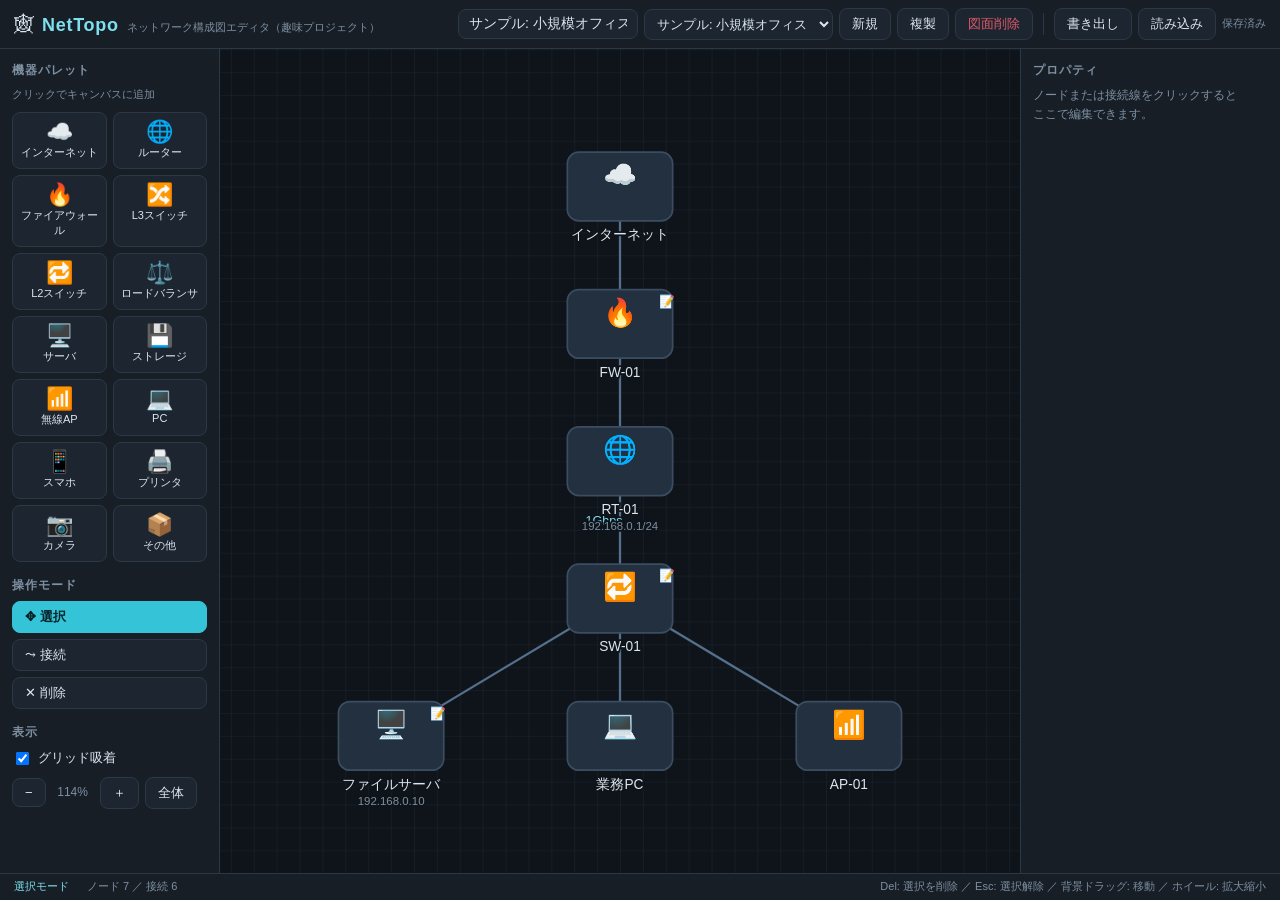
==== nettopo/index.html @ 721b95a3 "nettopo: ネットワーク構成図エディタ（独立した趣味プロジェクト・段階1）を追加 ビザ検定アプリとは無関係の独立ディレクトリ nettopo/ として追加。 既存コード（backend/・fro" ====
<!doctype html>
<html lang="ja">
<head>
  <meta charset="utf-8">
  <meta name="viewport" content="width=device-width, initial-scale=1">
  <meta name="robots" content="noindex,nofollow">
  <title>NetTopo — ネットワーク構成図エディタ</title>
  <link rel="stylesheet" href="style.css">
</head>
<body>
  <div class="app">

    <!-- ===== 上部バー: タイトル・図面管理・入出力 ===== -->
    <header class="topbar">
      <div class="brand">
        <span class="brand-mark">🕸</span>
        <span class="brand-name">NetTopo</span>
        <span class="brand-sub">ネットワーク構成図エディタ（趣味プロジェクト）</span>
      </div>

      <div class="topbar-controls">
        <input id="diagram-name" class="diagram-name" type="text"
               placeholder="図面名" maxlength="60" title="図面名">
        <select id="diagram-select" title="保存済みの図面を切り替え"></select>
        <button id="btn-new" class="btn" title="新しい図面を作成">新規</button>
        <button id="btn-duplicate" class="btn" title="この図面を複製">複製</button>
        <button id="btn-delete-diagram" class="btn btn-danger" title="この図面を削除">図面削除</button>
        <span class="sep"></span>
        <button id="btn-export" class="btn" title="JSONとしてダウンロード">書き出し</button>
        <button id="btn-import" class="btn" title="JSONを読み込み">読み込み</button>
        <input id="import-file" type="file" accept="application/json,.json" hidden>
        <span id="save-status" class="save-status" title="この端末のブラウザに自動保存されます">保存済み</span>
      </div>
    </header>

    <div class="main">

      <!-- ===== 左: 機器パレット ===== -->
      <aside class="palette">
        <h2>機器パレット</h2>
        <p class="hint">クリックでキャンバスに追加</p>
        <div id="palette-list" class="palette-list"></div>

        <h2>操作モード</h2>
        <div class="mode-buttons">
          <button id="mode-select" class="btn mode-btn is-active" data-mode="select"
                  title="ノードの移動・選択（V）">✥ 選択</button>
          <button id="mode-connect" class="btn mode-btn" data-mode="connect"
                  title="ノード2つを順にクリックして接続（C）">⤳ 接続</button>
          <button id="mode-delete" class="btn mode-btn" data-mode="delete"
                  title="クリックしたノード/線を削除（D）">✕ 削除</button>
        </div>

        <h2>表示</h2>
        <div class="view-controls">
          <label class="check"><input id="snap-grid" type="checkbox" checked> グリッド吸着</label>
          <div class="zoom-row">
            <button id="zoom-out" class="btn" title="縮小">−</button>
            <span id="zoom-label">100%</span>
            <button id="zoom-in" class="btn" title="拡大">＋</button>
            <button id="zoom-reset" class="btn" title="表示リセット">全体</button>
          </div>
        </div>
      </aside>

      <!-- ===== 中央: キャンバス ===== -->
      <div class="canvas-wrap" id="canvas-wrap">
        <svg id="canvas" xmlns="http://www.w3.org/2000/svg">
          <defs>
            <pattern id="grid" width="20" height="20" patternUnits="userSpaceOnUse">
              <path d="M 20 0 L 0 0 0 20" fill="none" class="grid-line"/>
            </pattern>
          </defs>
          <rect id="grid-bg" fill="url(#grid)"/>
          <g id="layer-links"></g>
          <g id="layer-nodes"></g>
        </svg>
        <div id="canvas-hint" class="canvas-hint"></div>
      </div>

      <!-- ===== 右: プロパティパネル ===== -->
      <aside class="props" id="props">
        <h2>プロパティ</h2>
        <div id="props-empty" class="props-empty">
          ノードまたは接続線をクリックすると<br>ここで編集できます。
        </div>

        <!-- ノード編集 -->
        <div id="props-node" class="props-form" hidden>
          <label>名称
            <input id="prop-label" type="text" maxlength="60" placeholder="例: 本社コアSW">
          </label>
          <label>種別
            <select id="prop-type"></select>
          </label>
          <label>IPアドレス等
            <input id="prop-ip" type="text" maxlength="100" placeholder="例: 192.168.1.1/24">
          </label>
          <label>要件
            <textarea id="prop-req" rows="4" maxlength="2000"
                      placeholder="例: 冗長化必須、PoE給電、VLAN10/20収容…"></textarea>
          </label>
          <label>メモ
            <textarea id="prop-memo" rows="4" maxlength="2000"
                      placeholder="自由メモ（購入予定、設定手順のリンクなど）"></textarea>
          </label>
          <button id="prop-delete-node" class="btn btn-danger">このノードを削除</button>
        </div>

        <!-- 接続線編集 -->
        <div id="props-link" class="props-form" hidden>
          <div id="prop-link-ends" class="link-ends"></div>
          <label>ラベル
            <input id="prop-link-label" type="text" maxlength="60"
                   placeholder="例: 1Gbps / VLAN trunk">
          </label>
          <label>線種
            <select id="prop-link-style">
              <option value="solid">実線</option>
              <option value="dashed">破線（無線・論理など）</option>
            </select>
          </label>
          <button id="prop-delete-link" class="btn btn-danger">この接続を削除</button>
        </div>
      </aside>
    </div>

    <footer class="statusbar">
      <span id="status-mode"></span>
      <span id="status-count"></span>
      <span class="status-help">Del: 選択を削除 ／ Esc: 選択解除 ／ 背景ドラッグ: 移動 ／ ホイール: 拡大縮小</span>
    </footer>
  </div>

  <script src="app.js"></script>
</body>
</html>
---- nettopo/style.css ----
/* ===========================================================
   NetTopo — ネットワーク構成図エディタ（趣味プロジェクト）
   ビザ検定アプリとは無関係の独立プロジェクトのため、
   配色・トーンも意図的に変えている（ダーク＋シアン）。
   =========================================================== */

:root {
  --bg:        #0f141a;
  --panel:     #171e26;
  --panel-2:   #1d2630;
  --border:    #2b3846;
  --text:      #dce6f0;
  --muted:     #7d8fa1;
  --accent:    #35c3d7;
  --accent-2:  #7ee0ee;
  --danger:    #e0596a;
  --danger-bg: #3a222a;
  --node-fill: #223040;
  --radius:    8px;
}

* { box-sizing: border-box; }

/* hidden属性は display 指定より必ず優先させる（パネルの出し分けに使用） */
[hidden] { display: none !important; }

html, body {
  margin: 0;
  height: 100%;
  background: var(--bg);
  color: var(--text);
  font-family: "Hiragino Sans", "Yu Gothic", "Meiryo",
    -apple-system, "Segoe UI", Roboto, sans-serif;
  font-size: 14px;
  line-height: 1.6;
}

.app {
  height: 100vh;
  display: flex;
  flex-direction: column;
}

/* ---------- 上部バー ---------- */
.topbar {
  display: flex;
  align-items: center;
  justify-content: space-between;
  gap: 12px;
  flex-wrap: wrap;
  padding: 8px 14px;
  background: var(--panel);
  border-bottom: 1px solid var(--border);
}

.brand { display: flex; align-items: baseline; gap: 8px; white-space: nowrap; }
.brand-mark { font-size: 20px; }
.brand-name { font-size: 18px; font-weight: 700; color: var(--accent-2); letter-spacing: .04em; }
.brand-sub  { font-size: 11px; color: var(--muted); }

.topbar-controls { display: flex; align-items: center; gap: 6px; flex-wrap: wrap; }
.sep { width: 1px; height: 22px; background: var(--border); margin: 0 4px; }

.diagram-name {
  width: 180px;
  padding: 6px 10px;
  background: var(--panel-2);
  border: 1px solid var(--border);
  border-radius: var(--radius);
  color: var(--text);
  font-size: 14px;
}
.diagram-name:focus { outline: none; border-color: var(--accent); }

select {
  padding: 6px 8px;
  background: var(--panel-2);
  border: 1px solid var(--border);
  border-radius: var(--radius);
  color: var(--text);
  font-size: 13px;
  max-width: 200px;
}

.save-status { font-size: 11px; color: var(--muted); min-width: 4em; }
.save-status.is-dirty { color: var(--accent); }

/* ---------- ボタン ---------- */
.btn {
  padding: 6px 12px;
  background: var(--panel-2);
  color: var(--text);
  border: 1px solid var(--border);
  border-radius: var(--radius);
  font-size: 13px;
  cursor: pointer;
  transition: background .12s, border-color .12s;
}
.btn:hover { background: #253243; border-color: var(--accent); }
.btn.is-active { background: var(--accent); color: #062329; border-color: var(--accent); font-weight: 700; }
.btn-danger { color: var(--danger); }
.btn-danger:hover { background: var(--danger-bg); border-color: var(--danger); }

/* ---------- メインレイアウト ---------- */
.main {
  flex: 1;
  display: flex;
  min-height: 0;
}

.palette, .props {
  width: 220px;
  flex: 0 0 220px;
  background: var(--panel);
  padding: 12px;
  overflow-y: auto;
}
.palette { border-right: 1px solid var(--border); }
.props   { border-left: 1px solid var(--border); width: 260px; flex-basis: 260px; }

.palette h2, .props h2 {
  margin: 14px 0 6px;
  font-size: 12px;
  font-weight: 700;
  color: var(--muted);
  letter-spacing: .08em;
  text-transform: uppercase;
}
.palette h2:first-child, .props h2:first-child { margin-top: 0; }
.hint { margin: 0 0 8px; font-size: 11px; color: var(--muted); }

.palette-list { display: grid; grid-template-columns: 1fr 1fr; gap: 6px; }
.palette-item {
  display: flex;
  flex-direction: column;
  align-items: center;
  gap: 2px;
  padding: 8px 4px;
  background: var(--panel-2);
  border: 1px solid var(--border);
  border-radius: var(--radius);
  cursor: pointer;
  user-select: none;
  transition: border-color .12s, transform .06s;
}
.palette-item:hover { border-color: var(--accent); transform: translateY(-1px); }
.palette-item .icon { font-size: 22px; line-height: 1; }
.palette-item .name { font-size: 11px; color: var(--text); text-align: center; }

.mode-buttons { display: flex; flex-direction: column; gap: 6px; }
.mode-btn { text-align: left; }

.view-controls { display: flex; flex-direction: column; gap: 8px; }
.check { font-size: 13px; display: flex; align-items: center; gap: 6px; cursor: pointer; }
.zoom-row { display: flex; align-items: center; gap: 6px; }
#zoom-label { font-size: 12px; color: var(--muted); min-width: 3.5em; text-align: center; }

/* ---------- キャンバス ---------- */
.canvas-wrap {
  flex: 1;
  position: relative;
  min-width: 0;
  background: var(--bg);
}
#canvas { width: 100%; height: 100%; display: block; touch-action: none; }
.grid-line { stroke: #1b242e; stroke-width: 1; }

.canvas-hint {
  position: absolute;
  left: 12px;
  top: 10px;
  padding: 4px 10px;
  background: rgba(23, 30, 38, .85);
  border: 1px solid var(--border);
  border-radius: var(--radius);
  font-size: 12px;
  color: var(--accent-2);
  pointer-events: none;
}
.canvas-hint:empty { display: none; }

/* SVGノード */
.node { cursor: grab; }
.node.dragging { cursor: grabbing; }
.node rect.body {
  fill: var(--node-fill);
  stroke: #3b4d61;
  stroke-width: 1.5;
  rx: 10;
}
.node.selected rect.body { stroke: var(--accent); stroke-width: 2.5; }
.node.connect-from rect.body { stroke: var(--accent-2); stroke-width: 3; stroke-dasharray: 5 3; }
.node text.icon  { font-size: 24px; text-anchor: middle; pointer-events: none; }
.node text.label {
  font-size: 12px;
  text-anchor: middle;
  fill: var(--text);
  pointer-events: none;
  paint-order: stroke;
  stroke: var(--bg);
  stroke-width: 3;
}
.node text.sub {
  font-size: 10px;
  text-anchor: middle;
  fill: var(--muted);
  pointer-events: none;
  paint-order: stroke;
  stroke: var(--bg);
  stroke-width: 3;
}
.node text.badge { font-size: 11px; pointer-events: none; }

/* SVG接続線 */
.link line.visible { stroke: #55708c; stroke-width: 2; }
.link.dashed line.visible { stroke-dasharray: 7 5; }
.link line.hit { stroke: transparent; stroke-width: 14; cursor: pointer; }
.link.selected line.visible { stroke: var(--accent); stroke-width: 3; }
.link text {
  font-size: 11px;
  text-anchor: middle;
  fill: var(--accent-2);
  pointer-events: none;
  paint-order: stroke;
  stroke: var(--bg);
  stroke-width: 3;
}

/* ---------- プロパティパネル ---------- */
.props-empty { font-size: 12px; color: var(--muted); }
.props-form { display: flex; flex-direction: column; gap: 10px; }
.props-form label { display: flex; flex-direction: column; gap: 3px; font-size: 12px; color: var(--muted); }
.props-form input, .props-form textarea, .props-form select {
  padding: 6px 8px;
  background: var(--panel-2);
  border: 1px solid var(--border);
  border-radius: var(--radius);
  color: var(--text);
  font-size: 13px;
  font-family: inherit;
  resize: vertical;
}
.props-form input:focus, .props-form textarea:focus, .props-form select:focus {
  outline: none;
  border-color: var(--accent);
}
.link-ends { font-size: 12px; color: var(--text); }

/* ---------- ステータスバー ---------- */
.statusbar {
  display: flex;
  gap: 18px;
  align-items: center;
  padding: 4px 14px;
  background: var(--panel);
  border-top: 1px solid var(--border);
  font-size: 11px;
  color: var(--muted);
}
#status-mode { color: var(--accent-2); }
.status-help { margin-left: auto; }

/* 狭い画面では右パネルを下に回さず縮める（簡易対応） */
@media (max-width: 900px) {
  .palette { width: 170px; flex-basis: 170px; }
  .props { width: 220px; flex-basis: 220px; }
  .brand-sub { display: none; }
}
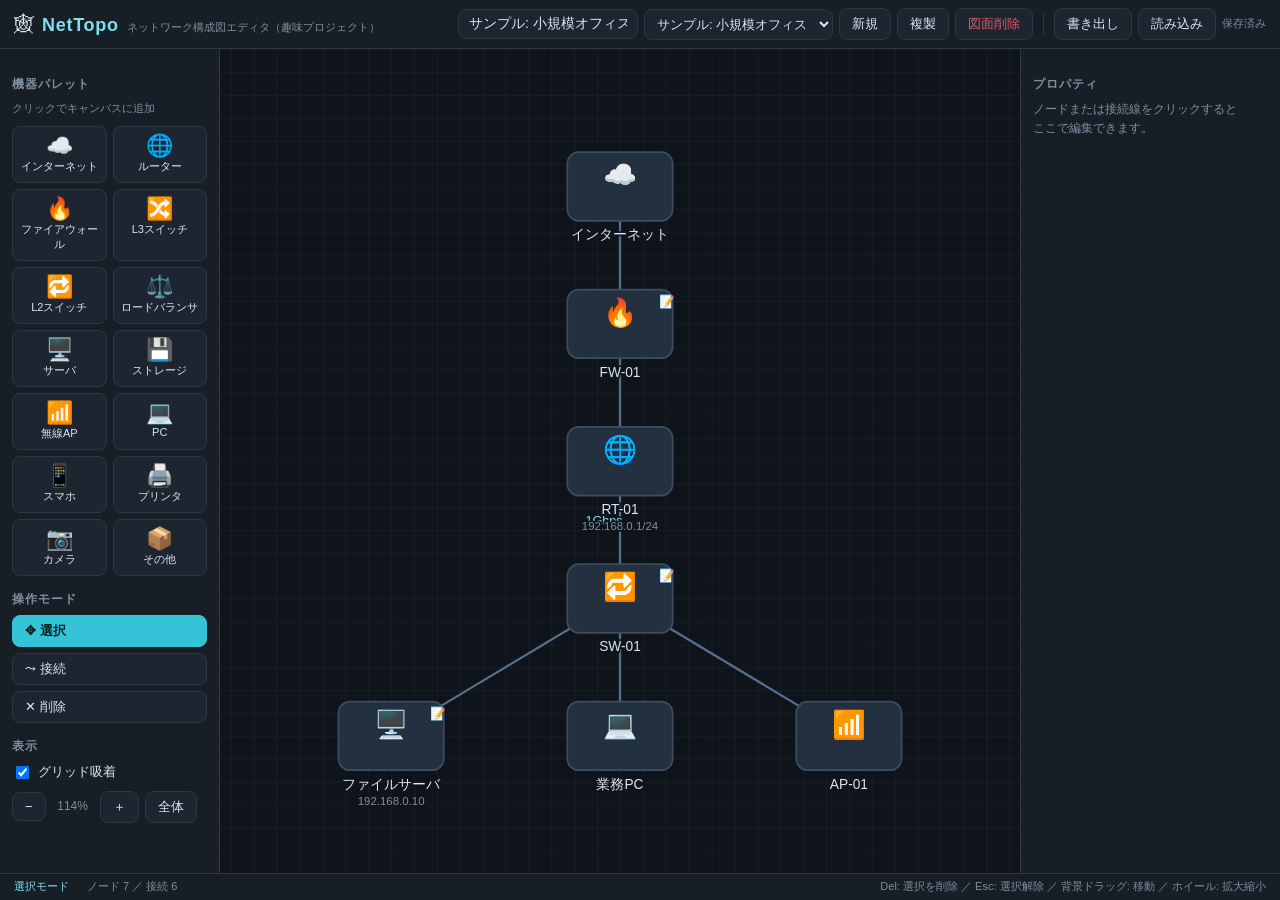
==== commit f254918c: "nettopo: Render静的サイト公開設定とスマホ対応を追加 - render.yaml に静的サイト nettopo を別サービスとして定義   （staticPublishPath: net" ====
--- a/nettopo/index.html
+++ b/nettopo/index.html
@@ -35,8 +35,9 @@
 
     <div class="main">
 
-      <!-- ===== 左: 機器パレット ===== -->
-      <aside class="palette">
+      <!-- ===== 左: 機器パレット（スマホではドロワー表示） ===== -->
+      <aside class="palette" id="palette">
+        <button class="drawer-close" data-close>✕ 閉じる</button>
         <h2>機器パレット</h2>
         <p class="hint">クリックでキャンバスに追加</p>
         <div id="palette-list" class="palette-list"></div>
@@ -78,8 +79,9 @@
         <div id="canvas-hint" class="canvas-hint"></div>
       </div>
 
-      <!-- ===== 右: プロパティパネル ===== -->
+      <!-- ===== 右: プロパティパネル（スマホではドロワー表示） ===== -->
       <aside class="props" id="props">
+        <button class="drawer-close" data-close>✕ 閉じる</button>
         <h2>プロパティ</h2>
         <div id="props-empty" class="props-empty">
           ノードまたは接続線をクリックすると<br>ここで編集できます。
@@ -125,6 +127,18 @@
       </aside>
     </div>
 
+    <!-- ドロワー表示時の背景（タップで閉じる） -->
+    <div id="drawer-backdrop" class="drawer-backdrop" hidden></div>
+
+    <!-- ===== スマホ用の下部ツールバー ===== -->
+    <nav class="mobile-bar">
+      <button class="btn mode-btn is-active" data-mode="select" title="選択">✥ 選択</button>
+      <button class="btn mode-btn" data-mode="connect" title="接続">⤳ 接続</button>
+      <button class="btn mode-btn" data-mode="delete" title="削除">✕ 削除</button>
+      <button id="mb-palette" class="btn" title="機器を追加">＋ 機器</button>
+      <button id="mb-props" class="btn" title="選択中の要素を編集">📝 編集</button>
+    </nav>
+
     <footer class="statusbar">
       <span id="status-mode"></span>
       <span id="status-count"></span>
--- a/nettopo/style.css
+++ b/nettopo/style.css
@@ -260,9 +260,72 @@
 #status-mode { color: var(--accent-2); }
 .status-help { margin-left: auto; }
 
-/* 狭い画面では右パネルを下に回さず縮める（簡易対応） */
-@media (max-width: 900px) {
-  .palette { width: 170px; flex-basis: 170px; }
-  .props { width: 220px; flex-basis: 220px; }
+/* ---------- スマホ用UI（下部バー・ドロワー） ---------- */
+.mobile-bar { display: none; }
+.drawer-close { display: none; }
+.drawer-backdrop {
+  position: fixed;
+  inset: 0;
+  background: rgba(0, 0, 0, .5);
+  z-index: 40;
+}
+
+/* やや狭い画面: パネル幅だけ詰める */
+@media (max-width: 1000px) and (min-width: 769px) {
+  .palette { width: 180px; flex-basis: 180px; }
+  .props { width: 230px; flex-basis: 230px; }
   .brand-sub { display: none; }
 }
+
+/* スマホ: 左右パネルをドロワー化し、下部ツールバーで操作する */
+@media (max-width: 768px) {
+  .brand-sub { display: none; }
+  .topbar { padding: 6px 10px; gap: 6px; }
+  .diagram-name { width: 130px; }
+  .sep { display: none; }
+  .save-status { min-width: 0; }
+
+  .palette, .props {
+    position: fixed;
+    top: 0;
+    bottom: 0;
+    width: 80vw;
+    max-width: 320px;
+    z-index: 50;
+    transition: transform .2s ease;
+    box-shadow: 0 0 24px rgba(0, 0, 0, .5);
+  }
+  .palette { left: 0; transform: translateX(-102%); border-right: 1px solid var(--border); }
+  .props   { right: 0; transform: translateX(102%); border-left: 1px solid var(--border); }
+  .palette.is-open, .props.is-open { transform: translateX(0); }
+
+  .drawer-close {
+    display: block;
+    width: 100%;
+    margin-bottom: 10px;
+    padding: 8px;
+    background: var(--panel-2);
+    color: var(--text);
+    border: 1px solid var(--border);
+    border-radius: var(--radius);
+    font-size: 14px;
+  }
+
+  /* ドロワー内のモード切替・ズームは下部バーと重複するため隠して簡素にする */
+  .palette .mode-buttons, .palette h2:nth-of-type(2) { display: none; }
+
+  .mobile-bar {
+    display: flex;
+    gap: 6px;
+    padding: 8px 10px calc(8px + env(safe-area-inset-bottom));
+    background: var(--panel);
+    border-top: 1px solid var(--border);
+  }
+  .mobile-bar .btn { flex: 1; padding: 10px 4px; font-size: 13px; white-space: nowrap; }
+
+  .statusbar { display: none; }
+
+  /* タッチしやすいサイズに */
+  .palette-item { padding: 12px 4px; }
+  .props-form input, .props-form textarea, .props-form select { font-size: 16px; } /* iOSの自動ズーム防止 */
+}
